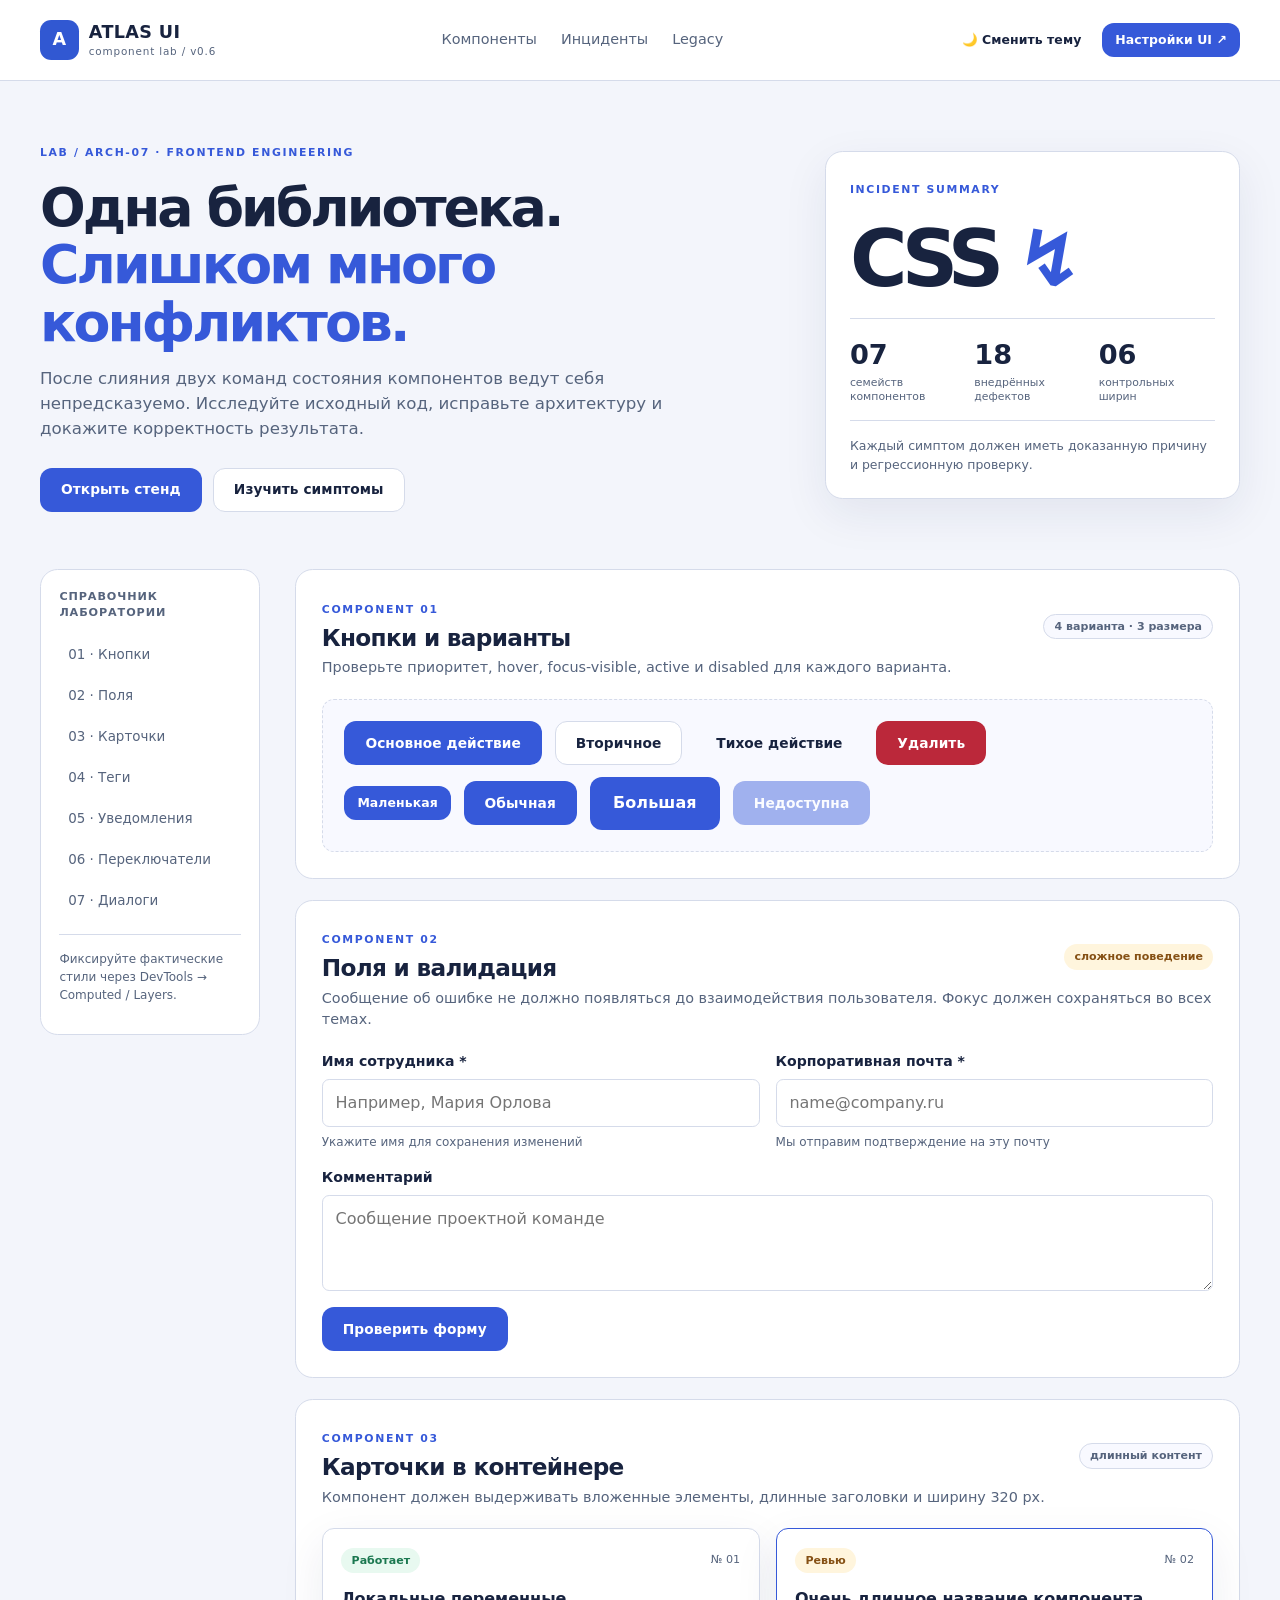
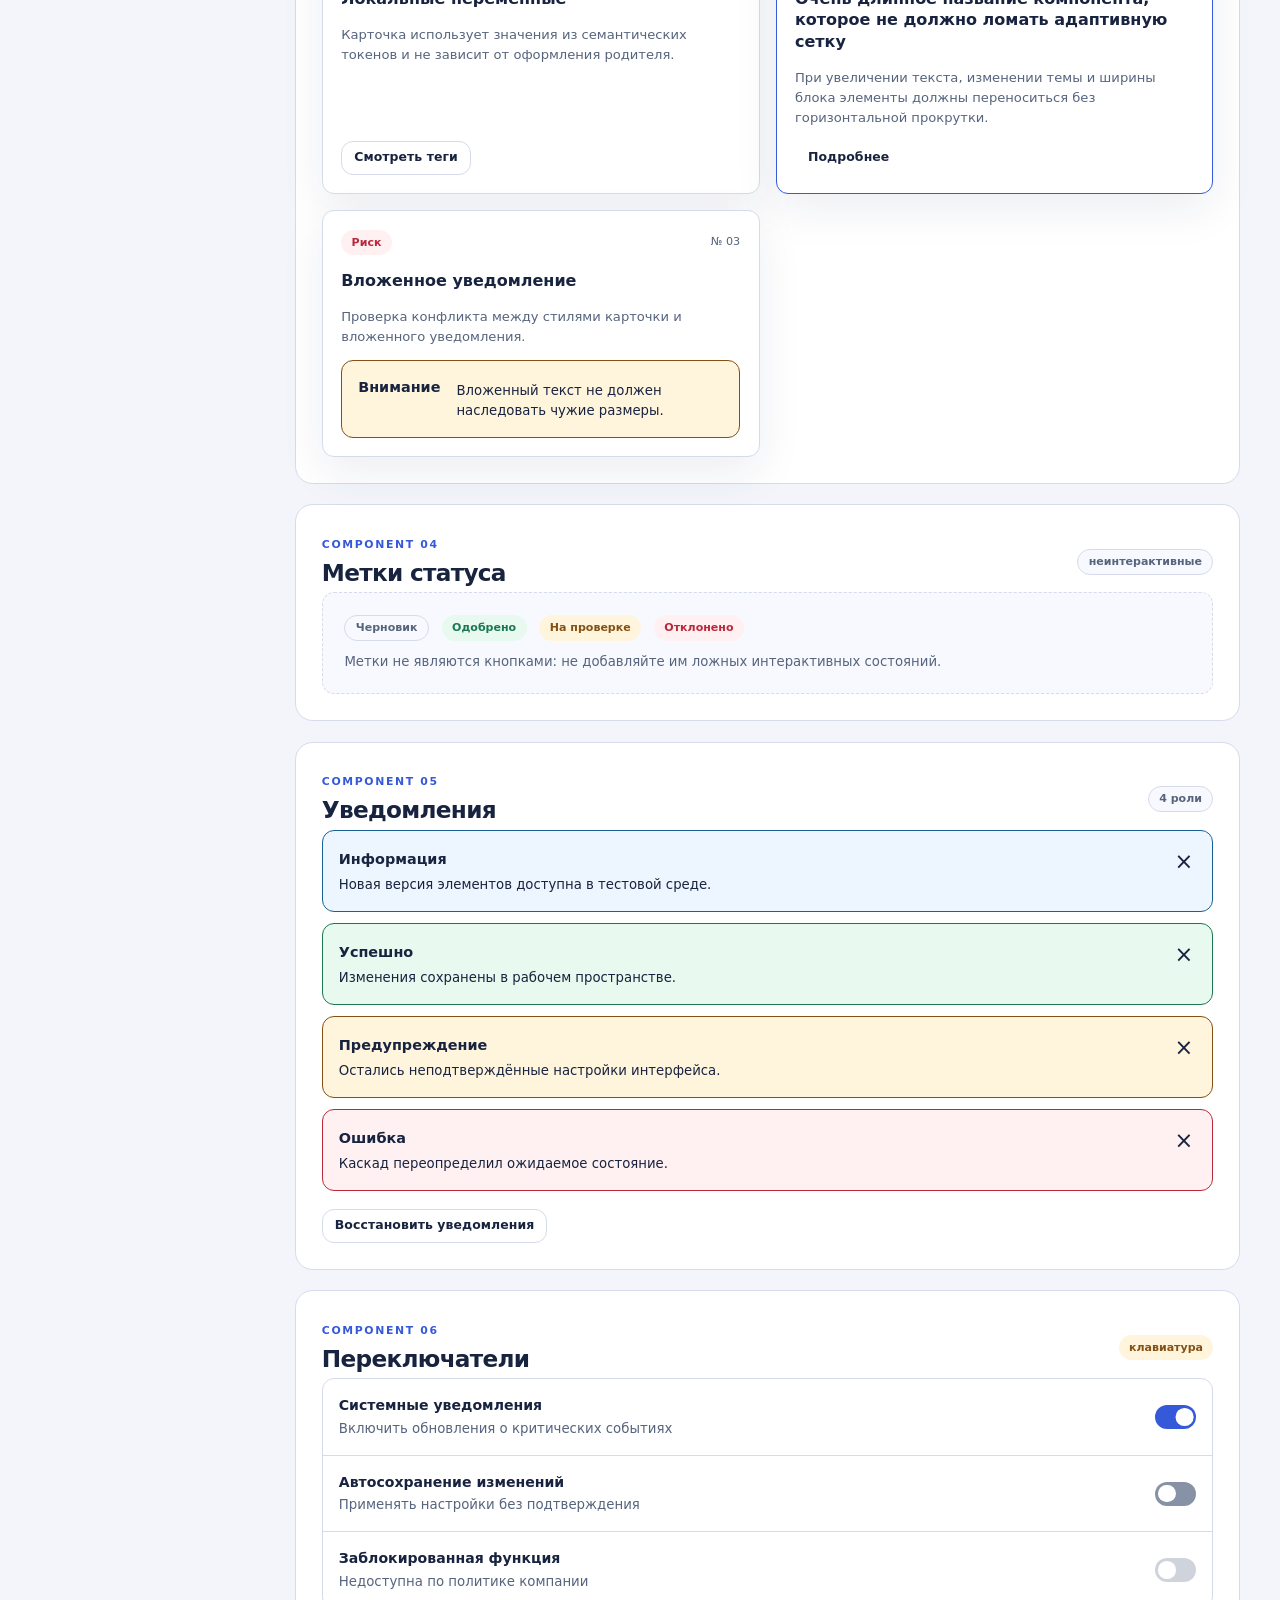
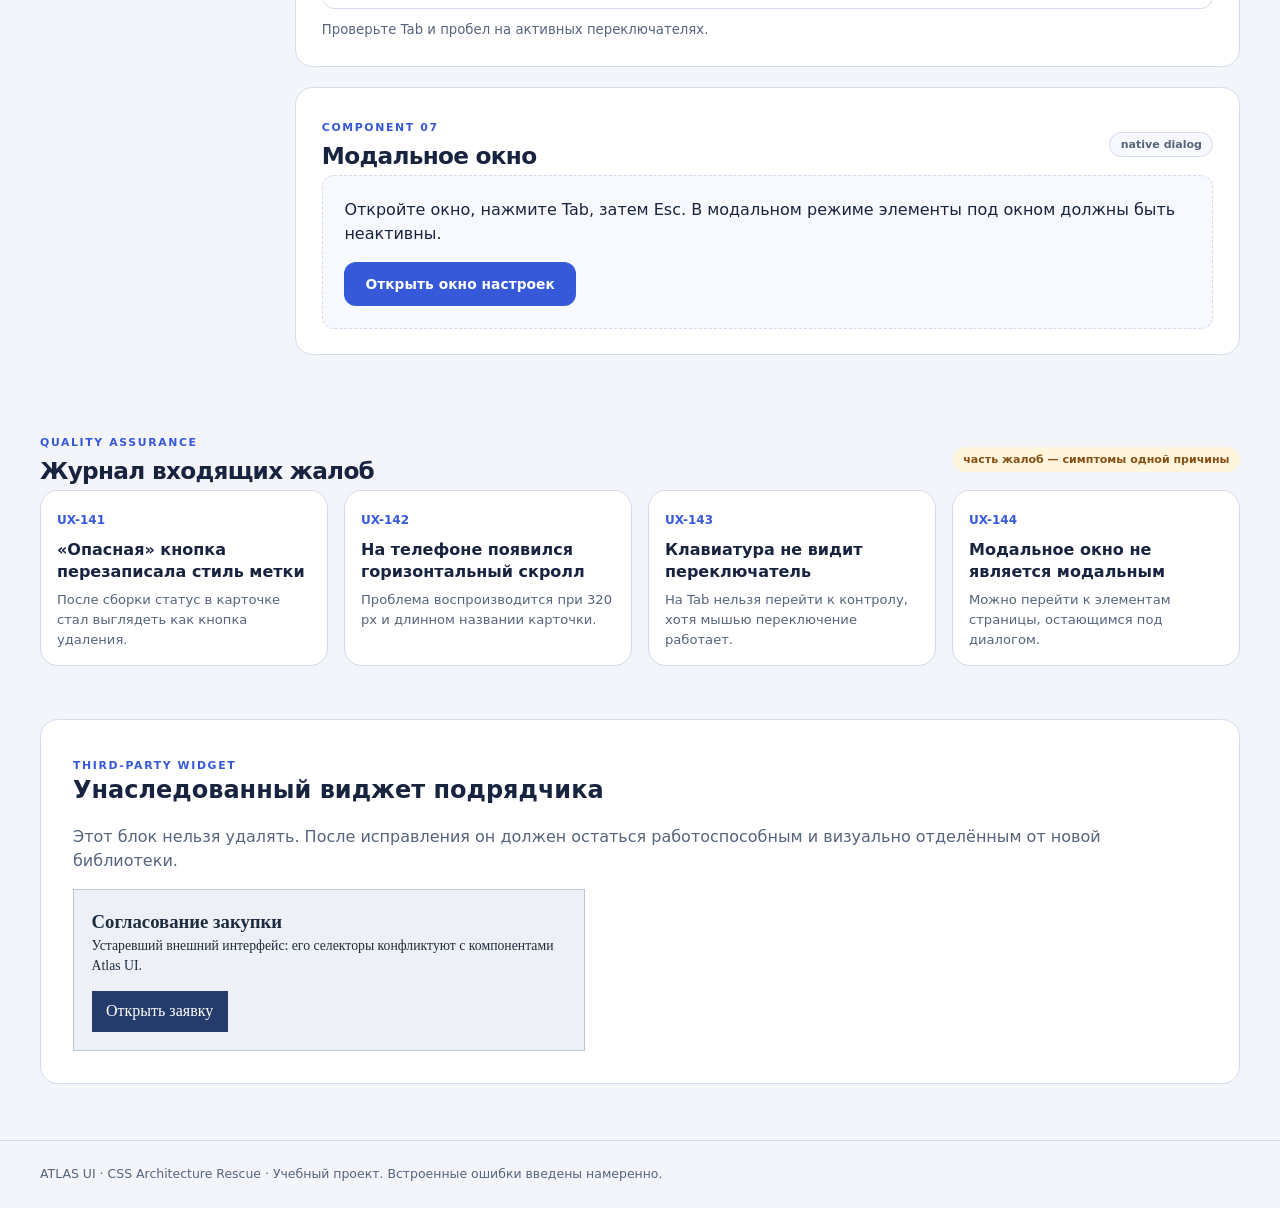
==== prac6/project/index.html @ b637b216 "Add files via upload" ====
<!doctype html>
<html lang="ru" data-theme="light">
<head>
  <meta charset="utf-8">
  <meta name="viewport" content="width=device-width, initial-scale=1">
  <meta name="color-scheme" content="light dark">
  <title>Atlas UI — CSS Architecture Rescue</title>
  <link rel="stylesheet" href="./css/app.css">
  <script type="module" src="./js/app.js"></script>
</head>
<body>
  <a class="skip-link" href="#workbench">Перейти к компонентам</a>
  <header class="site-header">
    <div class="shell site-header__content">
      <a href="#top" class="brand" aria-label="Atlas UI, главная"><span class="brand__mark">A</span><span>ATLAS <strong>UI</strong><small>component lab / v0.6</small></span></a>
      <nav class="nav" aria-label="Главная навигация"><a href="#workbench">Компоненты</a><a href="#incidents">Инциденты</a><a href="#legacy-zone">Legacy</a></nav>
      <div class="site-header__actions">
        <button class="ui-button ui-button--ghost ui-button--sm" id="theme-toggle" type="button" aria-pressed="false">🌙 Сменить тему</button>
        <button class="ui-button ui-button--primary ui-button--sm" id="open-dialog" type="button">Настройки UI ↗</button>
      </div>
    </div>
  </header>
  <main id="top">
    <section class="hero shell" aria-labelledby="hero-title">
      <div class="hero__copy"><span class="eyebrow">LAB / ARCH-07 · FRONTEND ENGINEERING</span>
        <h1 id="hero-title">Одна библиотека.<br><span>Слишком много конфликтов.</span></h1>
        <p>После слияния двух команд состояния компонентов ведут себя непредсказуемо. Исследуйте исходный код, исправьте архитектуру и докажите корректность результата.</p>
        <div class="hero__actions"><a href="#workbench" class="ui-button ui-button--primary">Открыть стенд</a><a href="#incidents" class="ui-button ui-button--secondary">Изучить симптомы</a></div>
      </div>
      <div class="hero__panel" aria-label="Сводка инцидента"><span class="eyebrow">INCIDENT SUMMARY</span><div class="hero__signal">CSS <b>↯</b></div><div class="metric-grid"><div><strong>07</strong><small>семейств компонентов</small></div><div><strong>18</strong><small>внедрённых дефектов</small></div><div><strong>06</strong><small>контрольных ширин</small></div></div><p>Каждый симптом должен иметь доказанную причину и регрессионную проверку.</p></div>
    </section>
    <div class="shell app-layout">
      <aside class="sidebar"><div class="sidebar__title">СПРАВОЧНИК ЛАБОРАТОРИИ</div><nav aria-label="Разделы стенда"><a href="#buttons">01 · Кнопки</a><a href="#fields">02 · Поля</a><a href="#cards">03 · Карточки</a><a href="#tags">04 · Теги</a><a href="#alerts">05 · Уведомления</a><a href="#switches">06 · Переключатели</a><a href="#dialogs">07 · Диалоги</a></nav><p class="sidebar__hint">Фиксируйте фактические стили через DevTools → Computed / Layers.</p></aside>
      <div class="workbench" id="workbench">
        <section class="lab-section" id="buttons" aria-labelledby="buttons-title"><div class="section-heading"><div><span class="eyebrow">COMPONENT 01</span><h2 id="buttons-title">Кнопки и варианты</h2></div><span class="ui-tag ui-tag--neutral">4 варианта · 3 размера</span></div><p class="section-intro">Проверьте приоритет, hover, focus-visible, active и disabled для каждого варианта.</p>
          <div class="sample-panel"><div class="sample-row"><button class="ui-button ui-button--primary" type="button">Основное действие</button><button class="ui-button ui-button--secondary" type="button">Вторичное</button><button class="ui-button ui-button--ghost" type="button">Тихое действие</button><button class="ui-button ui-button--danger" type="button">Удалить</button></div><div class="sample-row"><button class="ui-button ui-button--primary ui-button--sm" type="button">Маленькая</button><button class="ui-button ui-button--primary" type="button">Обычная</button><button class="ui-button ui-button--primary ui-button--lg" type="button">Большая</button><button class="ui-button ui-button--primary" disabled type="button">Недоступна</button></div></div>
        </section>
        <section class="lab-section" id="fields" aria-labelledby="fields-title"><div class="section-heading"><div><span class="eyebrow">COMPONENT 02</span><h2 id="fields-title">Поля и валидация</h2></div><span class="ui-tag ui-tag--warning">сложное поведение</span></div><p class="section-intro">Сообщение об ошибке не должно появляться до взаимодействия пользователя. Фокус должен сохраняться во всех темах.</p><form class="form-grid" id="demo-form" novalidate><div class="ui-field"><label for="user-name">Имя сотрудника <span aria-hidden="true">*</span></label><input type="text" id="user-name" name="name" required placeholder="Например, Мария Орлова" aria-describedby="name-hint"><span class="ui-field__hint" id="name-hint">Укажите имя для сохранения изменений</span></div><div class="ui-field"><label for="user-email">Корпоративная почта <span aria-hidden="true">*</span></label><input type="email" id="user-email" name="email" required placeholder="name@company.ru" aria-describedby="email-hint"><span class="ui-field__hint" id="email-hint">Мы отправим подтверждение на эту почту</span></div><div class="ui-field ui-field--full"><label for="user-note">Комментарий</label><textarea id="user-note" rows="3" placeholder="Сообщение проектной команде"></textarea></div><div class="ui-field__actions"><button class="ui-button ui-button--primary" type="submit">Проверить форму</button><span id="form-feedback" role="status" aria-live="polite"></span></div></form></section>
        <section class="lab-section" id="cards" aria-labelledby="cards-title"><div class="section-heading"><div><span class="eyebrow">COMPONENT 03</span><h2 id="cards-title">Карточки в контейнере</h2></div><span class="ui-tag ui-tag--neutral">длинный контент</span></div><p class="section-intro">Компонент должен выдерживать вложенные элементы, длинные заголовки и ширину 320 px.</p><div class="card-grid"><article class="ui-card"><div class="ui-card__meta"><span class="ui-tag ui-tag--success">Работает</span><span>№ 01</span></div><h3>Локальные переменные</h3><p>Карточка использует значения из семантических токенов и не зависит от оформления родителя.</p><a href="#tags" class="ui-button ui-button--secondary ui-button--sm">Смотреть теги</a></article><article class="ui-card ui-card--featured"><div class="ui-card__meta"><span class="ui-tag ui-tag--warning">Ревью</span><span>№ 02</span></div><h3>Очень длинное название компонента, которое не должно ломать адаптивную сетку</h3><p>При увеличении текста, изменении темы и ширины блока элементы должны переноситься без горизонтальной прокрутки.</p><button class="ui-button ui-button--ghost ui-button--sm" type="button">Подробнее</button></article><article class="ui-card"><div class="ui-card__meta"><span class="ui-tag ui-tag--danger">Риск</span><span>№ 03</span></div><h3>Вложенное уведомление</h3><p>Проверка конфликта между стилями карточки и вложенного уведомления.</p><div class="ui-alert ui-alert--warning" role="status"><strong>Внимание</strong><p>Вложенный текст не должен наследовать чужие размеры.</p></div></article></div></section>
        <section class="lab-section" id="tags" aria-labelledby="tags-title"><div class="section-heading"><div><span class="eyebrow">COMPONENT 04</span><h2 id="tags-title">Метки статуса</h2></div><span class="ui-tag ui-tag--neutral">неинтерактивные</span></div><div class="sample-panel"><div class="sample-row"><span class="ui-tag ui-tag--neutral">Черновик</span><span class="ui-tag ui-tag--success">Одобрено</span><span class="ui-tag ui-tag--warning">На проверке</span><span class="ui-tag ui-tag--danger">Отклонено</span></div><p class="mini-note">Метки не являются кнопками: не добавляйте им ложных интерактивных состояний.</p></div></section>
        <section class="lab-section" id="alerts" aria-labelledby="alerts-title"><div class="section-heading"><div><span class="eyebrow">COMPONENT 05</span><h2 id="alerts-title">Уведомления</h2></div><span class="ui-tag ui-tag--neutral">4 роли</span></div><div class="alerts-stack"><div class="ui-alert ui-alert--info" role="status"><div><strong>Информация</strong><p>Новая версия элементов доступна в тестовой среде.</p></div><button class="ui-alert__dismiss" type="button" aria-label="Закрыть уведомление">×</button></div><div class="ui-alert ui-alert--success" role="status"><div><strong>Успешно</strong><p>Изменения сохранены в рабочем пространстве.</p></div><button class="ui-alert__dismiss" type="button" aria-label="Закрыть уведомление">×</button></div><div class="ui-alert ui-alert--warning" role="status"><div><strong>Предупреждение</strong><p>Остались неподтверждённые настройки интерфейса.</p></div><button class="ui-alert__dismiss" type="button" aria-label="Закрыть уведомление">×</button></div><div class="ui-alert ui-alert--danger" role="alert"><div><strong>Ошибка</strong><p>Каскад переопределил ожидаемое состояние.</p></div><button class="ui-alert__dismiss" type="button" aria-label="Закрыть уведомление">×</button></div></div><button id="restore-alerts" class="ui-button ui-button--secondary ui-button--sm" type="button">Восстановить уведомления</button></section>
        <section class="lab-section" id="switches" aria-labelledby="switches-title"><div class="section-heading"><div><span class="eyebrow">COMPONENT 06</span><h2 id="switches-title">Переключатели</h2></div><span class="ui-tag ui-tag--warning">клавиатура</span></div><div class="settings-list"><label class="ui-switch"><span class="ui-switch__copy"><strong>Системные уведомления</strong><small>Включить обновления о критических событиях</small></span><input id="switch-notifications" type="checkbox" checked><span class="ui-switch__track" aria-hidden="true"><span class="ui-switch__thumb"></span></span></label><label class="ui-switch"><span class="ui-switch__copy"><strong>Автосохранение изменений</strong><small>Применять настройки без подтверждения</small></span><input id="switch-autosave" type="checkbox"><span class="ui-switch__track" aria-hidden="true"><span class="ui-switch__thumb"></span></span></label><label class="ui-switch"><span class="ui-switch__copy"><strong>Заблокированная функция</strong><small>Недоступна по политике компании</small></span><input id="switch-locked" type="checkbox" disabled><span class="ui-switch__track" aria-hidden="true"><span class="ui-switch__thumb"></span></span></label></div><p id="switch-feedback" class="mini-note" role="status">Проверьте Tab и пробел на активных переключателях.</p></section>
        <section class="lab-section" id="dialogs" aria-labelledby="dialogs-title"><div class="section-heading"><div><span class="eyebrow">COMPONENT 07</span><h2 id="dialogs-title">Модальное окно</h2></div><span class="ui-tag ui-tag--neutral">native dialog</span></div><div class="sample-panel"><p>Откройте окно, нажмите Tab, затем Esc. В модальном режиме элементы под окном должны быть неактивны.</p><button class="ui-button ui-button--primary" type="button" data-open-dialog>Открыть окно настроек</button></div></section>
      </div>
    </div>
    <section class="shell incidents" id="incidents"><div class="section-heading"><div><span class="eyebrow">QUALITY ASSURANCE</span><h2>Журнал входящих жалоб</h2></div><span class="ui-tag ui-tag--warning">часть жалоб — симптомы одной причины</span></div><div class="incident-grid"><article><b>UX-141</b><h3>«Опасная» кнопка перезаписала стиль метки</h3><p>После сборки статус в карточке стал выглядеть как кнопка удаления.</p></article><article><b>UX-142</b><h3>На телефоне появился горизонтальный скролл</h3><p>Проблема воспроизводится при 320 px и длинном названии карточки.</p></article><article><b>UX-143</b><h3>Клавиатура не видит переключатель</h3><p>На Tab нельзя перейти к контролу, хотя мышью переключение работает.</p></article><article><b>UX-144</b><h3>Модальное окно не является модальным</h3><p>Можно перейти к элементам страницы, остающимся под диалогом.</p></article></div></section>
    <section class="shell legacy-zone" id="legacy-zone" aria-labelledby="legacy-title"><span class="eyebrow">THIRD-PARTY WIDGET</span><h2 id="legacy-title">Унаследованный виджет подрядчика</h2><p>Этот блок нельзя удалять. После исправления он должен остаться работоспособным и визуально отделённым от новой библиотеки.</p><div class="legacy-widget"><h3>Согласование закупки</h3><p>Устаревший внешний интерфейс: его селекторы конфликтуют с компонентами Atlas UI.</p><button class="legacy-action" type="button">Открыть заявку</button></div></section>
  </main>
  <footer class="site-footer"><div class="shell">ATLAS UI · CSS Architecture Rescue · Учебный проект. Встроенные ошибки введены намеренно.</div></footer>
  <dialog class="ui-dialog" id="settings-dialog" aria-labelledby="dialog-title" aria-describedby="dialog-description"><form method="dialog"><div class="ui-dialog__head"><span class="eyebrow">WORKSPACE SETTINGS</span><button class="ui-button ui-button--ghost ui-button--sm" value="cancel" aria-label="Закрыть окно" type="submit">×</button></div><h2 id="dialog-title">Настройка интерфейса</h2><p id="dialog-description">Измените параметры тестовой области и проверьте поведение фокуса.</p><div class="ui-field"><label for="dialog-team">Название команды</label><input id="dialog-team" type="text" value="Frontend Lab"></div><div class="ui-dialog__actions"><button class="ui-button ui-button--secondary" value="cancel">Отмена</button><button class="ui-button ui-button--primary" value="save">Сохранить</button></div></form></dialog>
</body>
</html>
---- prac6/project/css/app.css ----
/* ARCHITECTURE ENTRY POINT. CAUTION: an intentionally unsafe import exists below. */
@layer reset, legacy, tokens, base, components, states, utilities;
@import url('./legacy.css') layer(legacy); /* TODO: investigate unlayered precedence */
@import url('./reset.css') layer(reset);
@import url('./tokens.css') layer(tokens);
@import url('./base.css') layer(base);
@import url('./components.css') layer(components);
@import url('./states.css') layer(states);
@import url('./utilities.css') layer(utilities);
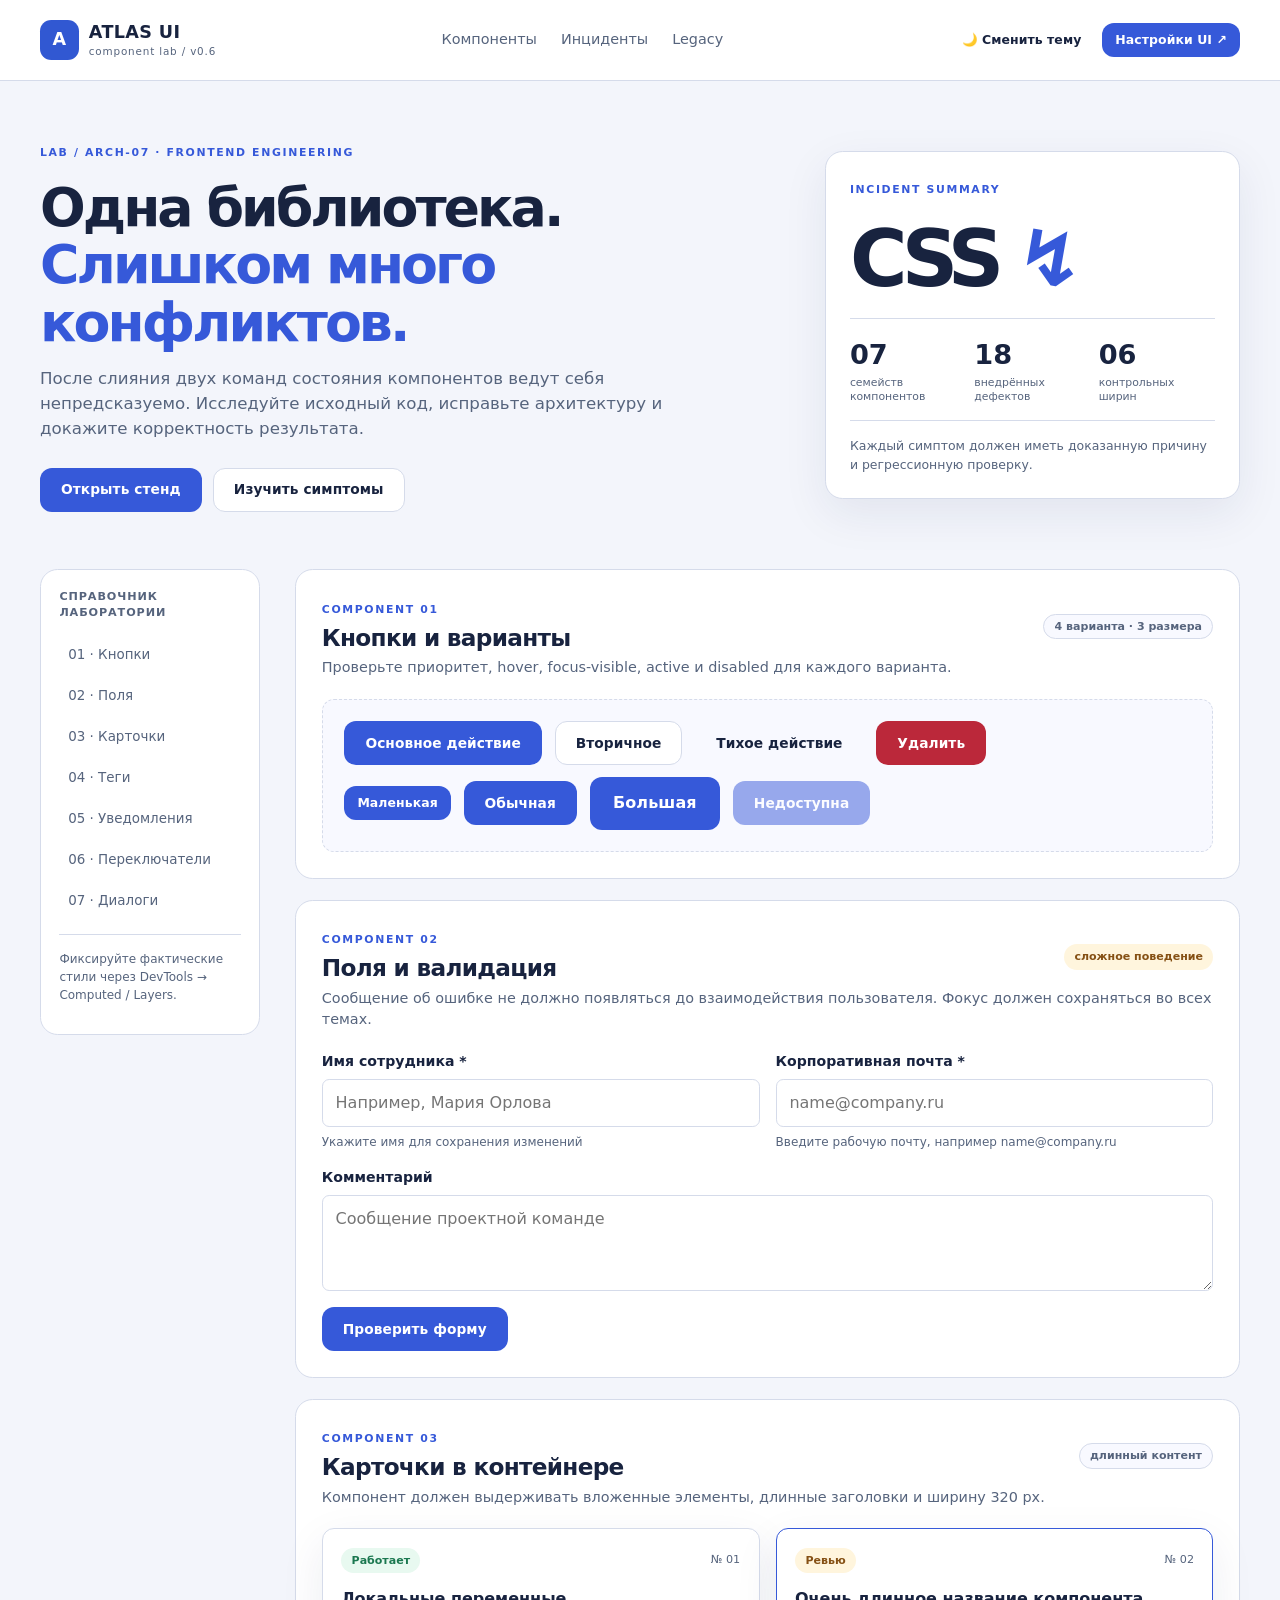
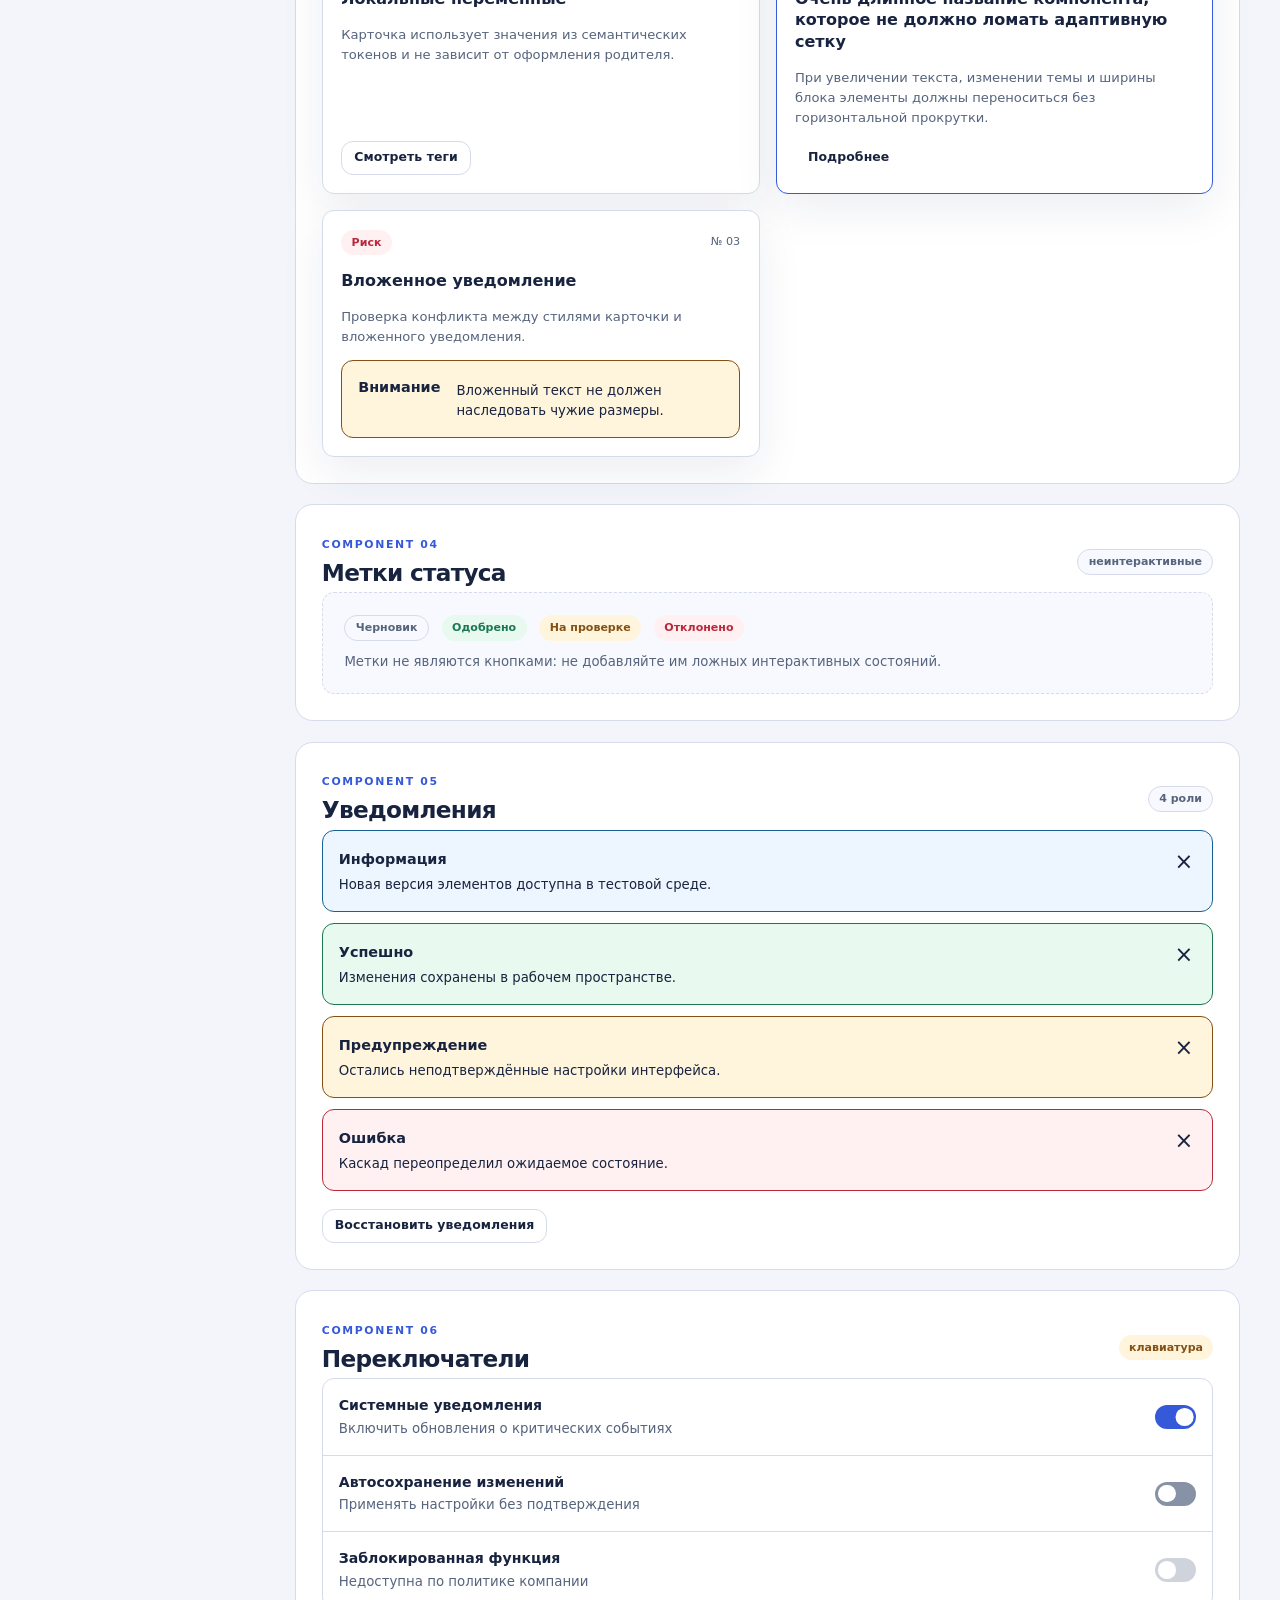
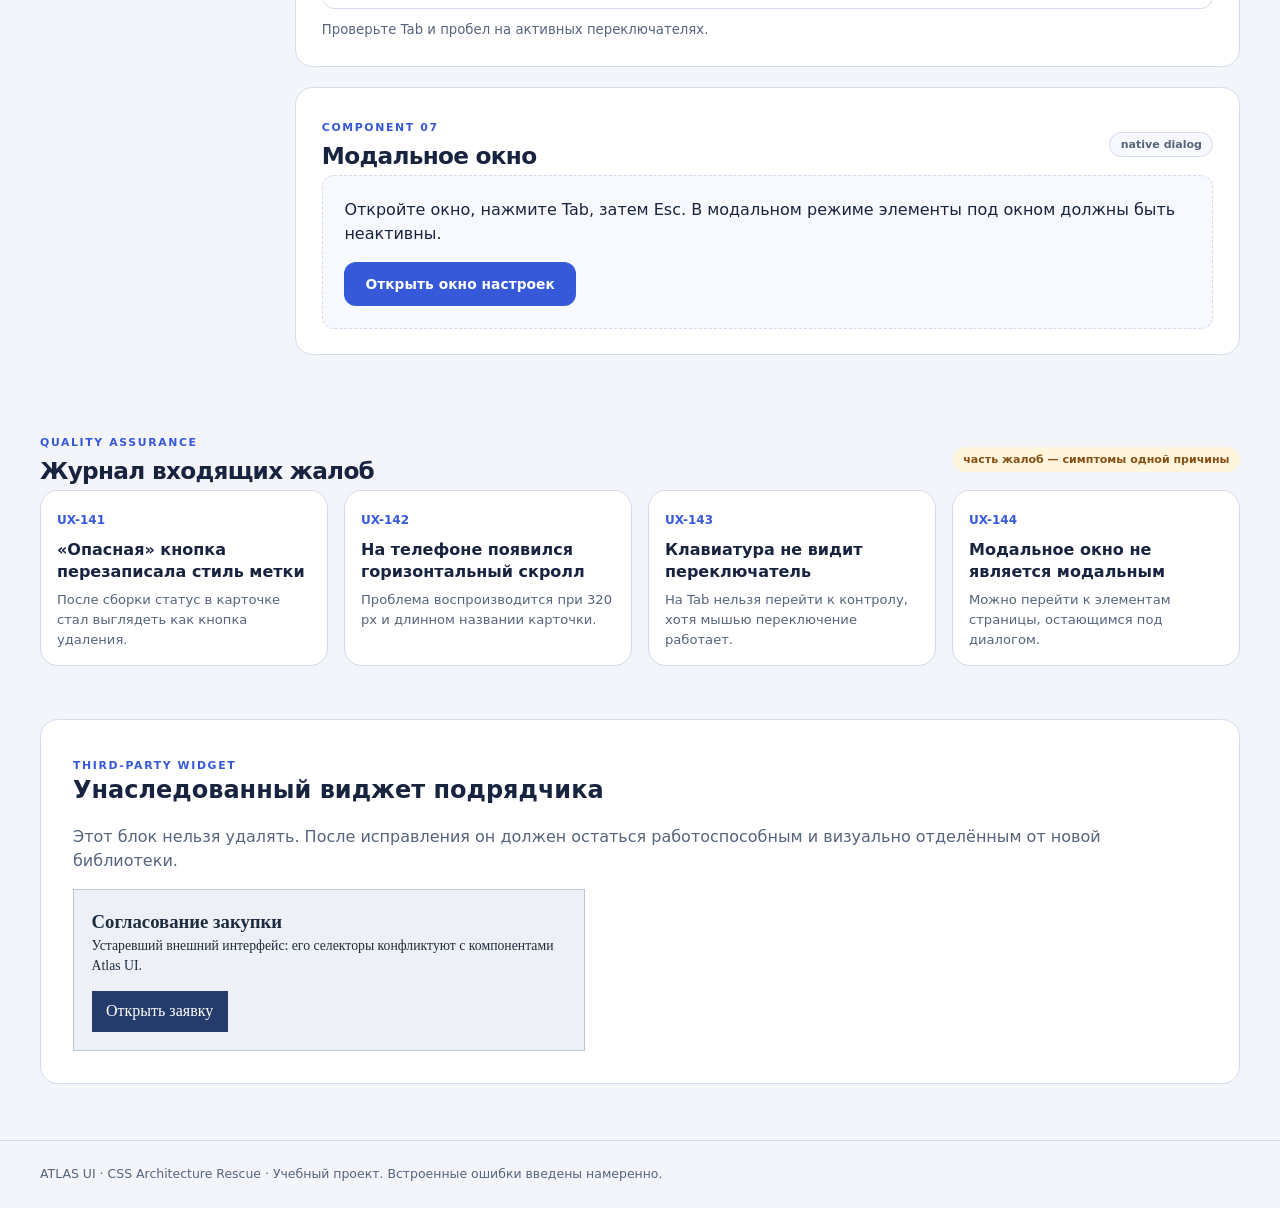
==== commit 67fb5795: "Add files via upload" ====
--- a/prac6/project/index.html
+++ b/prac6/project/index.html
@@ -35,7 +35,7 @@
         <section class="lab-section" id="buttons" aria-labelledby="buttons-title"><div class="section-heading"><div><span class="eyebrow">COMPONENT 01</span><h2 id="buttons-title">Кнопки и варианты</h2></div><span class="ui-tag ui-tag--neutral">4 варианта · 3 размера</span></div><p class="section-intro">Проверьте приоритет, hover, focus-visible, active и disabled для каждого варианта.</p>
           <div class="sample-panel"><div class="sample-row"><button class="ui-button ui-button--primary" type="button">Основное действие</button><button class="ui-button ui-button--secondary" type="button">Вторичное</button><button class="ui-button ui-button--ghost" type="button">Тихое действие</button><button class="ui-button ui-button--danger" type="button">Удалить</button></div><div class="sample-row"><button class="ui-button ui-button--primary ui-button--sm" type="button">Маленькая</button><button class="ui-button ui-button--primary" type="button">Обычная</button><button class="ui-button ui-button--primary ui-button--lg" type="button">Большая</button><button class="ui-button ui-button--primary" disabled type="button">Недоступна</button></div></div>
         </section>
-        <section class="lab-section" id="fields" aria-labelledby="fields-title"><div class="section-heading"><div><span class="eyebrow">COMPONENT 02</span><h2 id="fields-title">Поля и валидация</h2></div><span class="ui-tag ui-tag--warning">сложное поведение</span></div><p class="section-intro">Сообщение об ошибке не должно появляться до взаимодействия пользователя. Фокус должен сохраняться во всех темах.</p><form class="form-grid" id="demo-form" novalidate><div class="ui-field"><label for="user-name">Имя сотрудника <span aria-hidden="true">*</span></label><input type="text" id="user-name" name="name" required placeholder="Например, Мария Орлова" aria-describedby="name-hint"><span class="ui-field__hint" id="name-hint">Укажите имя для сохранения изменений</span></div><div class="ui-field"><label for="user-email">Корпоративная почта <span aria-hidden="true">*</span></label><input type="email" id="user-email" name="email" required placeholder="name@company.ru" aria-describedby="email-hint"><span class="ui-field__hint" id="email-hint">Мы отправим подтверждение на эту почту</span></div><div class="ui-field ui-field--full"><label for="user-note">Комментарий</label><textarea id="user-note" rows="3" placeholder="Сообщение проектной команде"></textarea></div><div class="ui-field__actions"><button class="ui-button ui-button--primary" type="submit">Проверить форму</button><span id="form-feedback" role="status" aria-live="polite"></span></div></form></section>
+        <section class="lab-section" id="fields" aria-labelledby="fields-title"><div class="section-heading"><div><span class="eyebrow">COMPONENT 02</span><h2 id="fields-title">Поля и валидация</h2></div><span class="ui-tag ui-tag--warning">сложное поведение</span></div><p class="section-intro">Сообщение об ошибке не должно появляться до взаимодействия пользователя. Фокус должен сохраняться во всех темах.</p><form class="form-grid" id="demo-form" novalidate><div class="ui-field"><label for="user-name">Имя сотрудника <span aria-hidden="true">*</span></label><input type="text" id="user-name" name="name" required placeholder="Например, Мария Орлова" aria-describedby="name-hint"><span class="ui-field__hint" id="name-hint">Укажите имя для сохранения изменений</span></div><div class="ui-field"><label for="user-email">Корпоративная почта <span aria-hidden="true">*</span></label><input type="email" id="user-email" name="email" required placeholder="name@company.ru" aria-describedby="email-hint"><span class="ui-field__hint" id="email-hint">Введите рабочую почту, например name@company.ru</span></div><div class="ui-field ui-field--full"><label for="user-note">Комментарий</label><textarea id="user-note" rows="3" placeholder="Сообщение проектной команде"></textarea></div><div class="ui-field__actions"><button class="ui-button ui-button--primary" type="submit">Проверить форму</button><span id="form-feedback" role="status" aria-live="polite"></span></div></form></section>
         <section class="lab-section" id="cards" aria-labelledby="cards-title"><div class="section-heading"><div><span class="eyebrow">COMPONENT 03</span><h2 id="cards-title">Карточки в контейнере</h2></div><span class="ui-tag ui-tag--neutral">длинный контент</span></div><p class="section-intro">Компонент должен выдерживать вложенные элементы, длинные заголовки и ширину 320 px.</p><div class="card-grid"><article class="ui-card"><div class="ui-card__meta"><span class="ui-tag ui-tag--success">Работает</span><span>№ 01</span></div><h3>Локальные переменные</h3><p>Карточка использует значения из семантических токенов и не зависит от оформления родителя.</p><a href="#tags" class="ui-button ui-button--secondary ui-button--sm">Смотреть теги</a></article><article class="ui-card ui-card--featured"><div class="ui-card__meta"><span class="ui-tag ui-tag--warning">Ревью</span><span>№ 02</span></div><h3>Очень длинное название компонента, которое не должно ломать адаптивную сетку</h3><p>При увеличении текста, изменении темы и ширины блока элементы должны переноситься без горизонтальной прокрутки.</p><button class="ui-button ui-button--ghost ui-button--sm" type="button">Подробнее</button></article><article class="ui-card"><div class="ui-card__meta"><span class="ui-tag ui-tag--danger">Риск</span><span>№ 03</span></div><h3>Вложенное уведомление</h3><p>Проверка конфликта между стилями карточки и вложенного уведомления.</p><div class="ui-alert ui-alert--warning" role="status"><strong>Внимание</strong><p>Вложенный текст не должен наследовать чужие размеры.</p></div></article></div></section>
         <section class="lab-section" id="tags" aria-labelledby="tags-title"><div class="section-heading"><div><span class="eyebrow">COMPONENT 04</span><h2 id="tags-title">Метки статуса</h2></div><span class="ui-tag ui-tag--neutral">неинтерактивные</span></div><div class="sample-panel"><div class="sample-row"><span class="ui-tag ui-tag--neutral">Черновик</span><span class="ui-tag ui-tag--success">Одобрено</span><span class="ui-tag ui-tag--warning">На проверке</span><span class="ui-tag ui-tag--danger">Отклонено</span></div><p class="mini-note">Метки не являются кнопками: не добавляйте им ложных интерактивных состояний.</p></div></section>
         <section class="lab-section" id="alerts" aria-labelledby="alerts-title"><div class="section-heading"><div><span class="eyebrow">COMPONENT 05</span><h2 id="alerts-title">Уведомления</h2></div><span class="ui-tag ui-tag--neutral">4 роли</span></div><div class="alerts-stack"><div class="ui-alert ui-alert--info" role="status"><div><strong>Информация</strong><p>Новая версия элементов доступна в тестовой среде.</p></div><button class="ui-alert__dismiss" type="button" aria-label="Закрыть уведомление">×</button></div><div class="ui-alert ui-alert--success" role="status"><div><strong>Успешно</strong><p>Изменения сохранены в рабочем пространстве.</p></div><button class="ui-alert__dismiss" type="button" aria-label="Закрыть уведомление">×</button></div><div class="ui-alert ui-alert--warning" role="status"><div><strong>Предупреждение</strong><p>Остались неподтверждённые настройки интерфейса.</p></div><button class="ui-alert__dismiss" type="button" aria-label="Закрыть уведомление">×</button></div><div class="ui-alert ui-alert--danger" role="alert"><div><strong>Ошибка</strong><p>Каскад переопределил ожидаемое состояние.</p></div><button class="ui-alert__dismiss" type="button" aria-label="Закрыть уведомление">×</button></div></div><button id="restore-alerts" class="ui-button ui-button--secondary ui-button--sm" type="button">Восстановить уведомления</button></section>
